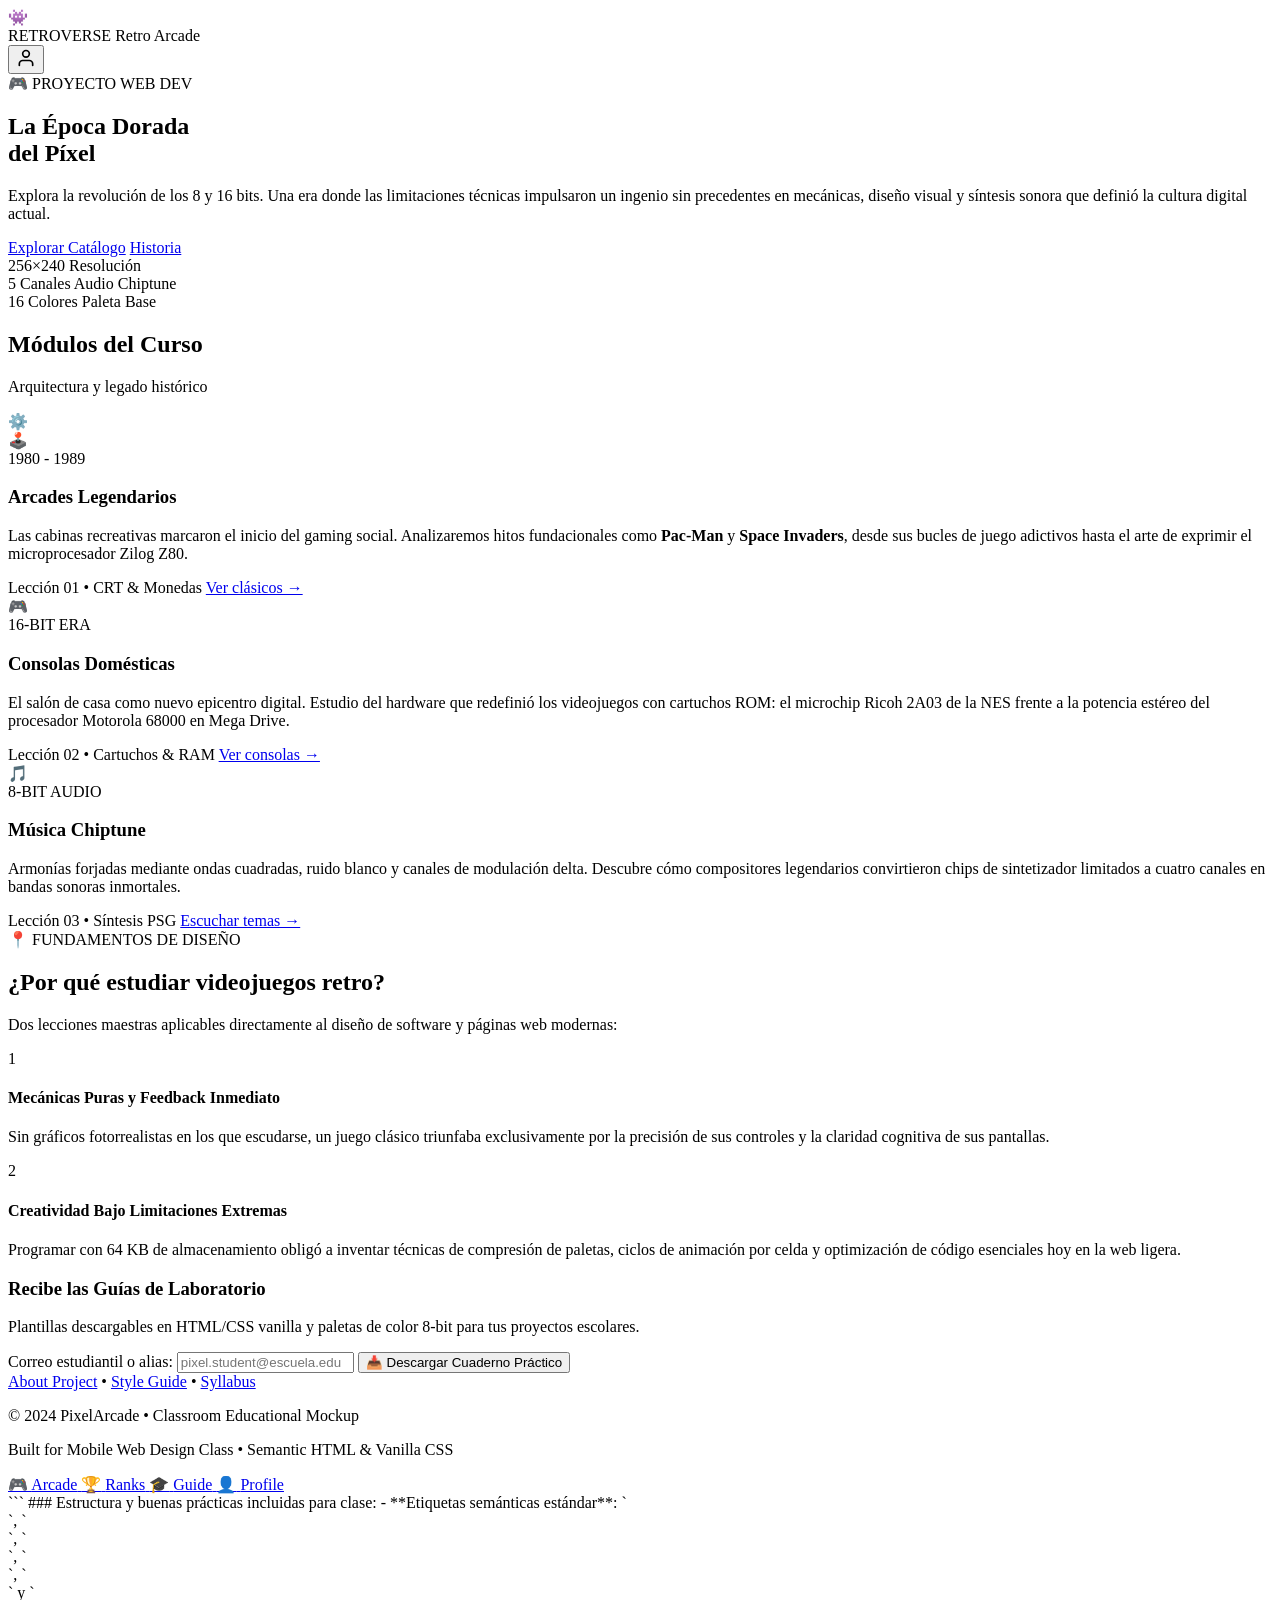
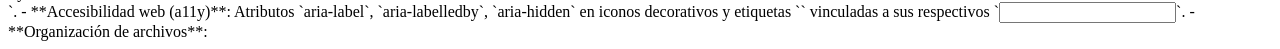
==== EJER_01/index.html @ c02c1931 "EJEM_01.1" ====
<!DOCTYPE html>
<html lang="es">

<head>
    <meta charset="UTF-8">
    <meta name="viewport" content="width=device-width, initial-scale=1.0">
    <title>RetroVerse - La Época Dorada del Píxel</title> <!-- Fuente Space Grotesk desde Google Fonts -->
    <link rel="preconnect" href="https://fonts.googleapis.com">
    <link rel="preconnect" href="https://fonts.gstatic.com" crossorigin>
    <link href="https://fonts.googleapis.com/css2?family=Space+Grotesk:wght@400;500;600;700&display=swap"
        rel="stylesheet"> <!-- Enlace a la hoja de estilos externa -->
    <link rel="stylesheet" href="styles.css">
</head>

<body>
    <!-- ======================================================================== 1. Encabezado Superior (Header) ======================================================================== -->
    <header class="site-header">
        <div class="brand">
            <div class="brand-icon" aria-hidden="true">👾</div>
            <div class="brand-text"> <span class="brand-title">RETROVERSE</span> <span class="brand-subtitle">Retro
                    Arcade</span> </div>
        </div> <button class="avatar-btn" type="button" aria-label="Perfil de usuario"> <svg width="20" height="20"
                viewBox="0 0 24 24" fill="none" stroke="currentColor" stroke-width="2" stroke-linecap="round"
                stroke-linejoin="round" aria-hidden="true">
                <path d="M20 21v-2a4 4 0 0 0-4-4H8a4 4 0 0 0-4 4v2"></path>
                <circle cx="12" cy="7" r="4"></circle>
            </svg> </button>
    </header>
    <!-- ======================================================================== 2. Contenido Principal ======================================================================== -->
    <main class="content-wrapper"> <!-- Sección Hero / Presentación -->
        <section class="hero-section" aria-labelledby="hero-title">
            <div class="badge">🎮 PROYECTO WEB DEV</div>
            <h1 id="hero-title" class="hero-title"> La Época Dorada<br> <span class="text-highlight">del Píxel</span>
            </h1>
            <p class="hero-description"> Explora la revolución de los 8 y 16 bits. Una era donde las limitaciones
                técnicas impulsaron un ingenio sin precedentes en mecánicas, diseño visual y síntesis sonora que definió
                la cultura digital actual. </p>
            <div class="cta-group"> <a href="#modulos" class="btn btn-primary">Explorar Catálogo</a> <a
                    href="#fundamentos" class="btn btn-secondary">Historia</a> </div>
            <!-- Cuadrícula de especificaciones técnicas retro -->
            <div class="stats-grid" role="region" aria-label="Especificaciones de la era retro">
                <div class="stat-card"> <span class="stat-value">256×240</span> <span
                        class="stat-label">Resolución</span> </div>
                <div class="stat-card"> <span class="stat-value">5 Canales</span> <span class="stat-label">Audio
                        Chiptune</span> </div>
                <div class="stat-card"> <span class="stat-value">16 Colores</span> <span class="stat-label">Paleta
                        Base</span> </div>
            </div>
        </section> <!-- Sección de Módulos (3 Tarjetas de contenido) -->
        <section id="modulos" class="modules-section" aria-labelledby="modules-title">
            <div class="section-heading">
                <div>
                    <h2 id="modules-title" class="section-title">Módulos del Curso</h2>
                    <p class="section-subtitle">Arquitectura y legado histórico</p>
                </div> <span class="heading-icon" aria-hidden="true">⚙️</span>
            </div>
            <div class="cards-list"> <!-- Tarjeta 1: Arcades -->
                <article class="card">
                    <div class="card-header">
                        <div class="card-icon" aria-hidden="true">🕹️</div> <span class="badge-tag">1980 - 1989</span>
                    </div>
                    <h3 class="card-title">Arcades Legendarios</h3>
                    <p class="card-text"> Las cabinas recreativas marcaron el inicio del gaming social. Analizaremos
                        hitos fundacionales como <strong>Pac-Man</strong> y <strong>Space Invaders</strong>, desde sus
                        bucles de juego adictivos hasta el arte de exprimir el microprocesador Zilog Z80. </p>
                    <div class="card-footer"> <span class="card-meta">Lección 01 • CRT &amp; Monedas</span> <a href="#"
                            class="card-link">Ver clásicos &rarr;</a> </div>
                </article> <!-- Tarjeta 2: Consolas -->
                <article class="card">
                    <div class="card-header">
                        <div class="card-icon" aria-hidden="true">🎮</div> <span class="badge-tag">16-BIT ERA</span>
                    </div>
                    <h3 class="card-title">Consolas Domésticas</h3>
                    <p class="card-text"> El salón de casa como nuevo epicentro digital. Estudio del hardware que
                        redefinió los videojuegos con cartuchos ROM: el microchip Ricoh 2A03 de la NES frente a la
                        potencia estéreo del procesador Motorola 68000 en Mega Drive. </p>
                    <div class="card-footer"> <span class="card-meta">Lección 02 • Cartuchos &amp; RAM</span> <a
                            href="#" class="card-link">Ver consolas &rarr;</a> </div>
                </article> <!-- Tarjeta 3: Audio Chiptune -->
                <article class="card">
                    <div class="card-header">
                        <div class="card-icon" aria-hidden="true">🎵</div> <span class="badge-tag">8-BIT AUDIO</span>
                    </div>
                    <h3 class="card-title">Música Chiptune</h3>
                    <p class="card-text"> Armonías forjadas mediante ondas cuadradas, ruido blanco y canales de
                        modulación delta. Descubre cómo compositores legendarios convirtieron chips de sintetizador
                        limitados a cuatro canales en bandas sonoras inmortales. </p>
                    <div class="card-footer"> <span class="card-meta">Lección 03 • Síntesis PSG</span> <a href="#"
                            class="card-link">Escuchar temas &rarr;</a> </div>
                </article>
            </div>
        </section> <!-- Sección Inferior: Lecciones & Descarga de Material -->
        <section id="fundamentos" class="guide-section" aria-labelledby="guide-title">
            <div class="badge-sub">📍 FUNDAMENTOS DE DISEÑO</div>
            <h2 id="guide-title" class="sub-title">¿Por qué estudiar videojuegos retro?</h2>
            <p class="sub-description"> Dos lecciones maestras aplicables directamente al diseño de software y páginas
                web modernas: </p>
            <div class="lessons-list">
                <div class="lesson-item">
                    <div class="lesson-number">1</div>
                    <div class="lesson-body">
                        <h4>Mecánicas Puras y Feedback Inmediato</h4>
                        <p>Sin gráficos fotorrealistas en los que escudarse, un juego clásico triunfaba exclusivamente
                            por la precisión de sus controles y la claridad cognitiva de sus pantallas.</p>
                    </div>
                </div>
                <div class="lesson-item">
                    <div class="lesson-number">2</div>
                    <div class="lesson-body">
                        <h4>Creatividad Bajo Limitaciones Extremas</h4>
                        <p>Programar con 64 KB de almacenamiento obligó a inventar técnicas de compresión de paletas,
                            ciclos de animación por celda y optimización de código esenciales hoy en la web ligera.</p>
                    </div>
                </div>
            </div> <!-- Formulario para estudiantes -->
            <div class="form-container">
                <h3>Recibe las Guías de Laboratorio</h3>
                <p>Plantillas descargables en HTML/CSS vanilla y paletas de color 8-bit para tus proyectos escolares.
                </p>
                <form class="download-form" action="#" method="POST" onsubmit="return false;"> <label
                        for="student-email" class="form-label">Correo estudiantil o alias:</label> <input type="email"
                        id="student-email" name="student_email" placeholder="pixel.student@escuela.edu" required
                        class="form-input"> <button type="submit" class="btn btn-download"> 📥 Descargar Cuaderno
                        Práctico </button> </form>
            </div>
        </section> <!-- Pie de página educativo -->
        <footer class="site-footer">
            <div class="footer-links"> <a href="#">About Project</a> • <a href="#">Style Guide</a> • <a
                    href="#">Syllabus</a> </div>
            <p class="copyright">© 2024 PixelArcade • Classroom Educational Mockup</p>
            <p class="credits">Built for Mobile Web Design Class • Semantic HTML &amp; Vanilla CSS</p>
        </footer>
    </main>
    <!-- ======================================================================== 3. Barra de Navegación Inferior (Móvil) ======================================================================== -->
    <nav class="bottom-nav" aria-label="Navegación principal inferior"> <a href="#modulos" class="nav-item active">
            <span class="nav-icon" aria-hidden="true">🎮</span> <span class="nav-label">Arcade</span> </a> <a href="#"
            class="nav-item"> <span class="nav-icon" aria-hidden="true">🏆</span> <span class="nav-label">Ranks</span>
        </a> <a href="#fundamentos" class="nav-item"> <span class="nav-icon" aria-hidden="true">🎓</span> <span
                class="nav-label">Guide</span> </a> <a href="#" class="nav-item"> <span class="nav-icon"
                aria-hidden="true">👤</span> <span class="nav-label">Profile</span> </a> </nav>
</body>

</html> ``` ### Estructura y buenas prácticas incluidas para clase: - **Etiquetas semánticas estándar**: `<header>`, `
    <main>`, `<section>`, `<article>`, `<nav>` y `<footer>`. - **Accesibilidad web (a11y)**: Atributos `aria-label`,
                        `aria-labelledby`, `aria-hidden` en iconos decorativos y etiquetas `<label>` vinculadas a sus
                            respectivos `<input id="...">`. - **Organización de archivos**:
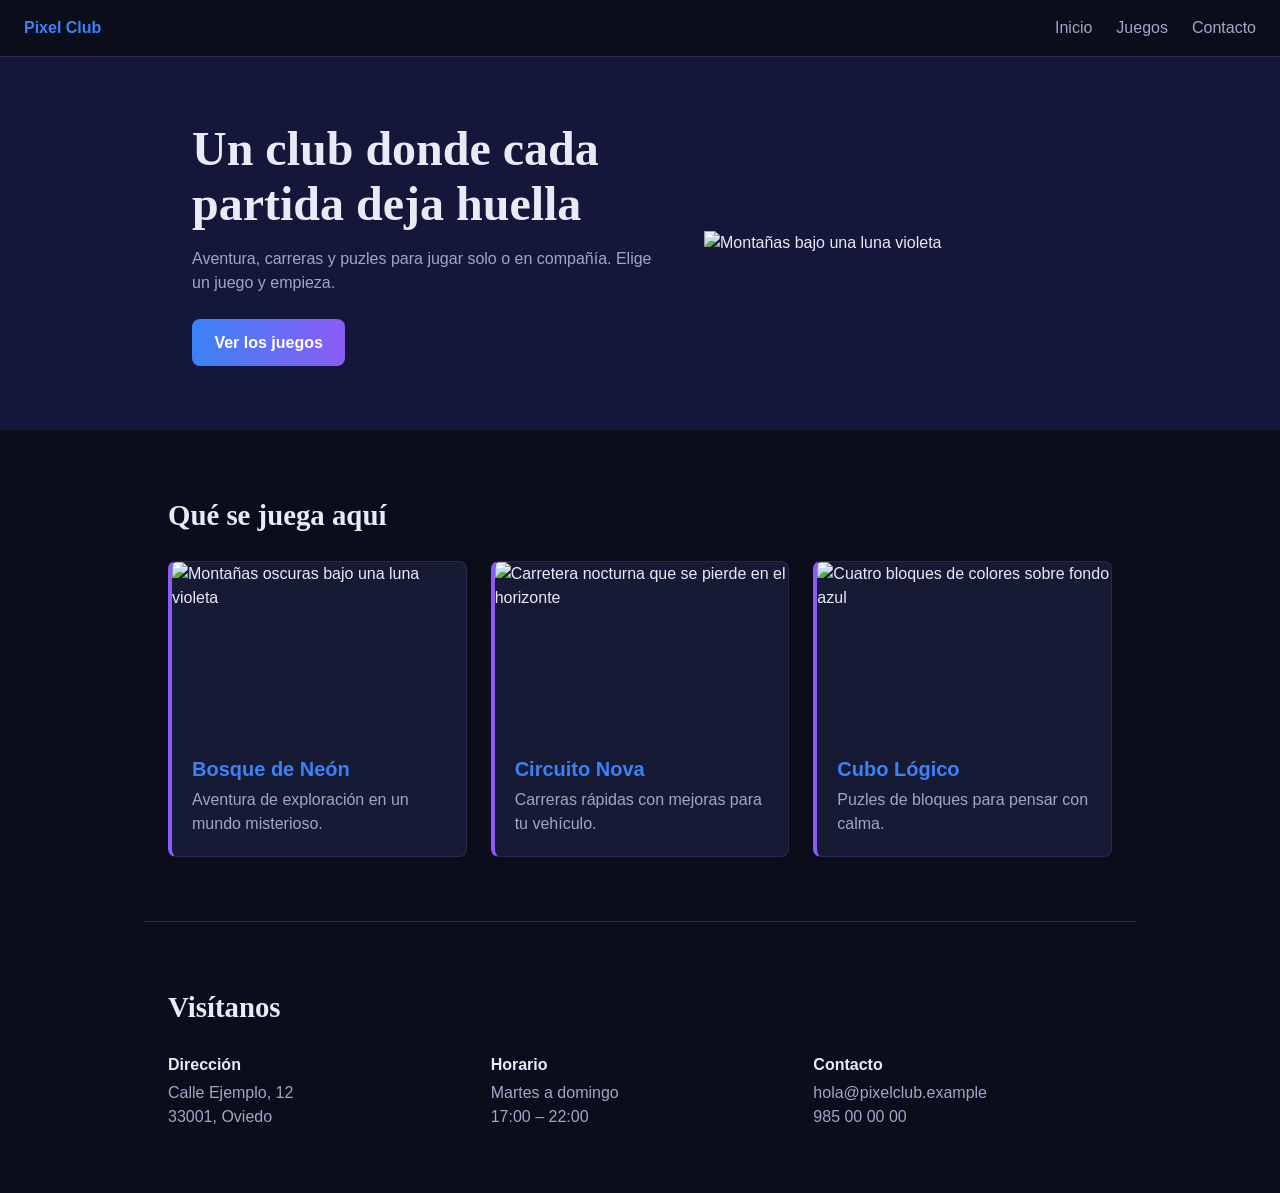
==== commit 1ff3c532: "ICS_IA" ====
--- a/EJER_01/index.html
+++ b/EJER_01/index.html
@@ -1,146 +1,73 @@
 <!DOCTYPE html>
 <html lang="es">
+<head>
+  <meta charset="UTF-8">
+  <meta name="viewport" content="width=device-width, initial-scale=1">
+  <title>Pixel Club · Videojuegos</title>
+  <link rel="stylesheet" href="style.css">
+</head>
+<body>
+  <nav class="barra">
+    <a class="logo" href="#inicio">Pixel Club</a>
+    <ul>
+      <li><a href="#inicio">Inicio</a></li>
+      <li><a href="#juegos">Juegos</a></li>
+      <li><a href="#contacto">Contacto</a></li>
+    </ul>
+  </nav>
 
-<head>
-    <meta charset="UTF-8">
-    <meta name="viewport" content="width=device-width, initial-scale=1.0">
-    <title>RetroVerse - La Época Dorada del Píxel</title> <!-- Fuente Space Grotesk desde Google Fonts -->
-    <link rel="preconnect" href="https://fonts.googleapis.com">
-    <link rel="preconnect" href="https://fonts.gstatic.com" crossorigin>
-    <link href="https://fonts.googleapis.com/css2?family=Space+Grotesk:wght@400;500;600;700&display=swap"
-        rel="stylesheet"> <!-- Enlace a la hoja de estilos externa -->
-    <link rel="stylesheet" href="styles.css">
-</head>
+  <header class="hero" id="inicio">
+    <div class="hero-texto">
+      <h1>Un club donde cada partida deja huella</h1>
+      <p>Aventura, carreras y puzles para jugar solo o en compañía. Elige un juego y empieza.</p>
+      <a class="boton" href="#juegos">Ver los juegos</a>
+    </div>
+    <img src="imagenes/hero.svg" alt="Montañas bajo una luna violeta">
+  </header>
 
-<body>
-    <!-- ======================================================================== 1. Encabezado Superior (Header) ======================================================================== -->
-    <header class="site-header">
-        <div class="brand">
-            <div class="brand-icon" aria-hidden="true">👾</div>
-            <div class="brand-text"> <span class="brand-title">RETROVERSE</span> <span class="brand-subtitle">Retro
-                    Arcade</span> </div>
-        </div> <button class="avatar-btn" type="button" aria-label="Perfil de usuario"> <svg width="20" height="20"
-                viewBox="0 0 24 24" fill="none" stroke="currentColor" stroke-width="2" stroke-linecap="round"
-                stroke-linejoin="round" aria-hidden="true">
-                <path d="M20 21v-2a4 4 0 0 0-4-4H8a4 4 0 0 0-4 4v2"></path>
-                <circle cx="12" cy="7" r="4"></circle>
-            </svg> </button>
-    </header>
-    <!-- ======================================================================== 2. Contenido Principal ======================================================================== -->
-    <main class="content-wrapper"> <!-- Sección Hero / Presentación -->
-        <section class="hero-section" aria-labelledby="hero-title">
-            <div class="badge">🎮 PROYECTO WEB DEV</div>
-            <h1 id="hero-title" class="hero-title"> La Época Dorada<br> <span class="text-highlight">del Píxel</span>
-            </h1>
-            <p class="hero-description"> Explora la revolución de los 8 y 16 bits. Una era donde las limitaciones
-                técnicas impulsaron un ingenio sin precedentes en mecánicas, diseño visual y síntesis sonora que definió
-                la cultura digital actual. </p>
-            <div class="cta-group"> <a href="#modulos" class="btn btn-primary">Explorar Catálogo</a> <a
-                    href="#fundamentos" class="btn btn-secondary">Historia</a> </div>
-            <!-- Cuadrícula de especificaciones técnicas retro -->
-            <div class="stats-grid" role="region" aria-label="Especificaciones de la era retro">
-                <div class="stat-card"> <span class="stat-value">256×240</span> <span
-                        class="stat-label">Resolución</span> </div>
-                <div class="stat-card"> <span class="stat-value">5 Canales</span> <span class="stat-label">Audio
-                        Chiptune</span> </div>
-                <div class="stat-card"> <span class="stat-value">16 Colores</span> <span class="stat-label">Paleta
-                        Base</span> </div>
-            </div>
-        </section> <!-- Sección de Módulos (3 Tarjetas de contenido) -->
-        <section id="modulos" class="modules-section" aria-labelledby="modules-title">
-            <div class="section-heading">
-                <div>
-                    <h2 id="modules-title" class="section-title">Módulos del Curso</h2>
-                    <p class="section-subtitle">Arquitectura y legado histórico</p>
-                </div> <span class="heading-icon" aria-hidden="true">⚙️</span>
-            </div>
-            <div class="cards-list"> <!-- Tarjeta 1: Arcades -->
-                <article class="card">
-                    <div class="card-header">
-                        <div class="card-icon" aria-hidden="true">🕹️</div> <span class="badge-tag">1980 - 1989</span>
-                    </div>
-                    <h3 class="card-title">Arcades Legendarios</h3>
-                    <p class="card-text"> Las cabinas recreativas marcaron el inicio del gaming social. Analizaremos
-                        hitos fundacionales como <strong>Pac-Man</strong> y <strong>Space Invaders</strong>, desde sus
-                        bucles de juego adictivos hasta el arte de exprimir el microprocesador Zilog Z80. </p>
-                    <div class="card-footer"> <span class="card-meta">Lección 01 • CRT &amp; Monedas</span> <a href="#"
-                            class="card-link">Ver clásicos &rarr;</a> </div>
-                </article> <!-- Tarjeta 2: Consolas -->
-                <article class="card">
-                    <div class="card-header">
-                        <div class="card-icon" aria-hidden="true">🎮</div> <span class="badge-tag">16-BIT ERA</span>
-                    </div>
-                    <h3 class="card-title">Consolas Domésticas</h3>
-                    <p class="card-text"> El salón de casa como nuevo epicentro digital. Estudio del hardware que
-                        redefinió los videojuegos con cartuchos ROM: el microchip Ricoh 2A03 de la NES frente a la
-                        potencia estéreo del procesador Motorola 68000 en Mega Drive. </p>
-                    <div class="card-footer"> <span class="card-meta">Lección 02 • Cartuchos &amp; RAM</span> <a
-                            href="#" class="card-link">Ver consolas &rarr;</a> </div>
-                </article> <!-- Tarjeta 3: Audio Chiptune -->
-                <article class="card">
-                    <div class="card-header">
-                        <div class="card-icon" aria-hidden="true">🎵</div> <span class="badge-tag">8-BIT AUDIO</span>
-                    </div>
-                    <h3 class="card-title">Música Chiptune</h3>
-                    <p class="card-text"> Armonías forjadas mediante ondas cuadradas, ruido blanco y canales de
-                        modulación delta. Descubre cómo compositores legendarios convirtieron chips de sintetizador
-                        limitados a cuatro canales en bandas sonoras inmortales. </p>
-                    <div class="card-footer"> <span class="card-meta">Lección 03 • Síntesis PSG</span> <a href="#"
-                            class="card-link">Escuchar temas &rarr;</a> </div>
-                </article>
-            </div>
-        </section> <!-- Sección Inferior: Lecciones & Descarga de Material -->
-        <section id="fundamentos" class="guide-section" aria-labelledby="guide-title">
-            <div class="badge-sub">📍 FUNDAMENTOS DE DISEÑO</div>
-            <h2 id="guide-title" class="sub-title">¿Por qué estudiar videojuegos retro?</h2>
-            <p class="sub-description"> Dos lecciones maestras aplicables directamente al diseño de software y páginas
-                web modernas: </p>
-            <div class="lessons-list">
-                <div class="lesson-item">
-                    <div class="lesson-number">1</div>
-                    <div class="lesson-body">
-                        <h4>Mecánicas Puras y Feedback Inmediato</h4>
-                        <p>Sin gráficos fotorrealistas en los que escudarse, un juego clásico triunfaba exclusivamente
-                            por la precisión de sus controles y la claridad cognitiva de sus pantallas.</p>
-                    </div>
-                </div>
-                <div class="lesson-item">
-                    <div class="lesson-number">2</div>
-                    <div class="lesson-body">
-                        <h4>Creatividad Bajo Limitaciones Extremas</h4>
-                        <p>Programar con 64 KB de almacenamiento obligó a inventar técnicas de compresión de paletas,
-                            ciclos de animación por celda y optimización de código esenciales hoy en la web ligera.</p>
-                    </div>
-                </div>
-            </div> <!-- Formulario para estudiantes -->
-            <div class="form-container">
-                <h3>Recibe las Guías de Laboratorio</h3>
-                <p>Plantillas descargables en HTML/CSS vanilla y paletas de color 8-bit para tus proyectos escolares.
-                </p>
-                <form class="download-form" action="#" method="POST" onsubmit="return false;"> <label
-                        for="student-email" class="form-label">Correo estudiantil o alias:</label> <input type="email"
-                        id="student-email" name="student_email" placeholder="pixel.student@escuela.edu" required
-                        class="form-input"> <button type="submit" class="btn btn-download"> 📥 Descargar Cuaderno
-                        Práctico </button> </form>
-            </div>
-        </section> <!-- Pie de página educativo -->
-        <footer class="site-footer">
-            <div class="footer-links"> <a href="#">About Project</a> • <a href="#">Style Guide</a> • <a
-                    href="#">Syllabus</a> </div>
-            <p class="copyright">© 2024 PixelArcade • Classroom Educational Mockup</p>
-            <p class="credits">Built for Mobile Web Design Class • Semantic HTML &amp; Vanilla CSS</p>
-        </footer>
-    </main>
-    <!-- ======================================================================== 3. Barra de Navegación Inferior (Móvil) ======================================================================== -->
-    <nav class="bottom-nav" aria-label="Navegación principal inferior"> <a href="#modulos" class="nav-item active">
-            <span class="nav-icon" aria-hidden="true">🎮</span> <span class="nav-label">Arcade</span> </a> <a href="#"
-            class="nav-item"> <span class="nav-icon" aria-hidden="true">🏆</span> <span class="nav-label">Ranks</span>
-        </a> <a href="#fundamentos" class="nav-item"> <span class="nav-icon" aria-hidden="true">🎓</span> <span
-                class="nav-label">Guide</span> </a> <a href="#" class="nav-item"> <span class="nav-icon"
-                aria-hidden="true">👤</span> <span class="nav-label">Profile</span> </a> </nav>
+  <main class="seccion" id="juegos">
+    <h2>Qué se juega aquí</h2>
+
+    <!-- Cada tarjeta es un botón: funciona con ratón y con teclado -->
+    <div class="tarjetas">
+      <button class="tarjeta" type="button"
+              data-descripcion="Explora un bosque iluminado por neones, resuelve enigmas y descubre los secretos de sus antiguos habitantes.">
+        <img src="imagenes/aventura.svg" alt="Montañas oscuras bajo una luna violeta">
+        <h3>Bosque de Neón</h3>
+        <p>Aventura de exploración en un mundo misterioso.</p>
+      </button>
+
+      <button class="tarjeta" type="button"
+              data-descripcion="Compite en circuitos nocturnos a toda velocidad, mejora tu coche y supera tus mejores tiempos.">
+        <img src="imagenes/carreras.svg" alt="Carretera nocturna que se pierde en el horizonte">
+        <h3>Circuito Nova</h3>
+        <p>Carreras rápidas con mejoras para tu vehículo.</p>
+      </button>
+
+      <button class="tarjeta" type="button"
+              data-descripcion="Mueve y encaja bloques de colores para completar cada nivel. Fácil de aprender, difícil de dejar.">
+        <img src="imagenes/puzle.svg" alt="Cuatro bloques de colores sobre fondo azul">
+        <h3>Cubo Lógico</h3>
+        <p>Puzles de bloques para pensar con calma.</p>
+      </button>
+    </div>
+  </main>
+
+  <footer class="seccion pie" id="contacto">
+    <h2>Visítanos</h2>
+    <div class="datos">
+      <div><h3>Dirección</h3><p>Calle Ejemplo, 12<br>33001, Oviedo</p></div>
+      <div><h3>Horario</h3><p>Martes a domingo<br>17:00 – 22:00</p></div>
+      <div><h3>Contacto</h3><p>hola@pixelclub.example<br>985 00 00 00</p></div>
+    </div>
+  </footer>
+
+  <dialog id="mensaje">
+    <h3 id="mensaje-titulo"></h3>
+    <p id="mensaje-texto"></p>
+    <button id="mensaje-cerrar" type="button">Cerrar</button>
+  </dialog>
+
+  <script src="script.js"></script>
 </body>
-
-</html> ``` ### Estructura y buenas prácticas incluidas para clase: - **Etiquetas semánticas estándar**: `<header>`, `
-    <main>`, `<section>`, `<article>`, `<nav>` y `<footer>`. - **Accesibilidad web (a11y)**: Atributos `aria-label`,
-                        `aria-labelledby`, `aria-hidden` en iconos decorativos y etiquetas `<label>` vinculadas a sus
-                            respectivos `<input id="...">`. - **Organización de archivos**:+</html>
--- a/EJER_01/style.css
+++ b/EJER_01/style.css
@@ -0,0 +1,148 @@
+/* ---------- Colores (fáciles de cambiar) ---------- */
+:root {
+  --fondo: #0b0d1a;
+  --hero: #14173a;
+  --superficie: #171a35;
+  --borde: #262a4d;
+  --texto: #e8eaf6;
+  --texto-suave: #a0a6c8;
+  --azul: #3b82f6;
+  --morado: #8b5cf6;
+}
+
+* { box-sizing: border-box; }
+html { scroll-behavior: smooth; }
+
+body {
+  margin: 0;
+  background: var(--fondo);
+  color: var(--texto);
+  font-family: "Trebuchet MS", "Segoe UI", sans-serif;
+  line-height: 1.5;
+}
+
+a { color: inherit; }
+h1, h2 { font-family: Georgia, "Times New Roman", serif; }
+
+/* ---------- Barra de navegación ---------- */
+.barra {
+  display: flex;
+  justify-content: space-between;
+  align-items: center;
+  padding: 1rem 1.5rem;
+  border-bottom: 1px solid var(--borde);
+}
+
+.logo { font-weight: bold; text-decoration: none; color: var(--azul); }
+
+.barra ul { display: flex; gap: 1.5rem; margin: 0; padding: 0; list-style: none; }
+.barra ul a { color: var(--texto-suave); text-decoration: none; }
+.barra ul a:hover { color: var(--texto); }
+
+/* ---------- Presentación ---------- */
+.hero {
+  display: flex;
+  flex-wrap: wrap;
+  align-items: center;
+  justify-content: center;
+  gap: 2rem;
+  padding: 4rem 1.5rem;
+  background: var(--hero);
+}
+
+.hero-texto { flex: 1 1 20rem; max-width: 30rem; }
+.hero h1 { margin: 0 0 1rem; font-size: clamp(2rem, 5vw, 3rem); line-height: 1.15; }
+.hero p { margin: 0 0 1.5rem; color: var(--texto-suave); }
+.hero img { flex: 1 1 16rem; max-width: 24rem; }
+
+.boton {
+  display: inline-block;
+  padding: 0.7rem 1.4rem;
+  border-radius: 0.5rem;
+  background: linear-gradient(90deg, var(--azul), var(--morado));
+  color: white;
+  font-weight: bold;
+  text-decoration: none;
+}
+
+.boton:hover { filter: brightness(1.1); }
+
+/* ---------- Secciones ---------- */
+.seccion { max-width: 62rem; margin: 0 auto; padding: 4rem 1.5rem; }
+.seccion > h2 { margin: 0 0 1.5rem; font-size: 1.8rem; }
+
+/* ---------- Tarjetas ---------- */
+.tarjetas {
+  display: grid;
+  grid-template-columns: repeat(auto-fit, minmax(16rem, 1fr));
+  gap: 1.5rem;
+}
+
+.tarjeta {
+  padding: 0 0 1.25rem;
+  overflow: hidden;
+  border: 1px solid var(--borde);
+  border-left: 4px solid var(--morado);
+  border-radius: 0.5rem;
+  background: var(--superficie);
+  color: inherit;
+  font: inherit;
+  text-align: left;
+  cursor: pointer;
+  transition: border-color 0.2s, box-shadow 0.2s;
+}
+
+.tarjeta:hover,
+.tarjeta:focus-visible {
+  border-color: var(--azul);
+  box-shadow: 0 6px 20px rgba(59, 130, 246, 0.2);
+  outline: none;
+}
+
+.tarjeta img { display: block; width: 100%; aspect-ratio: 5 / 3; object-fit: cover; }
+.tarjeta h3 { margin: 1rem 1.25rem 0.25rem; font-size: 1.25rem; color: var(--azul); }
+.tarjeta p { margin: 0 1.25rem; color: var(--texto-suave); }
+
+/* ---------- Información ---------- */
+.pie { border-top: 1px solid var(--borde); }
+
+.datos {
+  display: grid;
+  grid-template-columns: repeat(auto-fit, minmax(12rem, 1fr));
+  gap: 1.5rem;
+}
+
+.datos h3 { margin: 0 0 0.25rem; font-size: 1rem; }
+.datos p { margin: 0; color: var(--texto-suave); }
+
+/* ---------- Ventana de mensaje ---------- */
+dialog {
+  max-width: 24rem;
+  padding: 1.75rem;
+  border: 1px solid var(--morado);
+  border-radius: 0.75rem;
+  background: var(--superficie);
+  color: var(--texto);
+}
+
+dialog::backdrop { background: rgba(5, 6, 15, 0.75); }
+dialog h3 { margin: 0 0 0.5rem; color: var(--azul); }
+dialog p { margin: 0 0 1.25rem; }
+
+dialog button {
+  padding: 0.6rem 1.2rem;
+  border: 0;
+  border-radius: 0.5rem;
+  background: linear-gradient(90deg, var(--azul), var(--morado));
+  color: white;
+  font: inherit;
+  font-weight: bold;
+  cursor: pointer;
+}
+
+dialog button:focus-visible { outline: 2px solid white; outline-offset: 2px; }
+
+@media (prefers-reduced-motion: reduce) {
+  html { scroll-behavior: auto; }
+  .tarjeta { transition: none; }
+}
